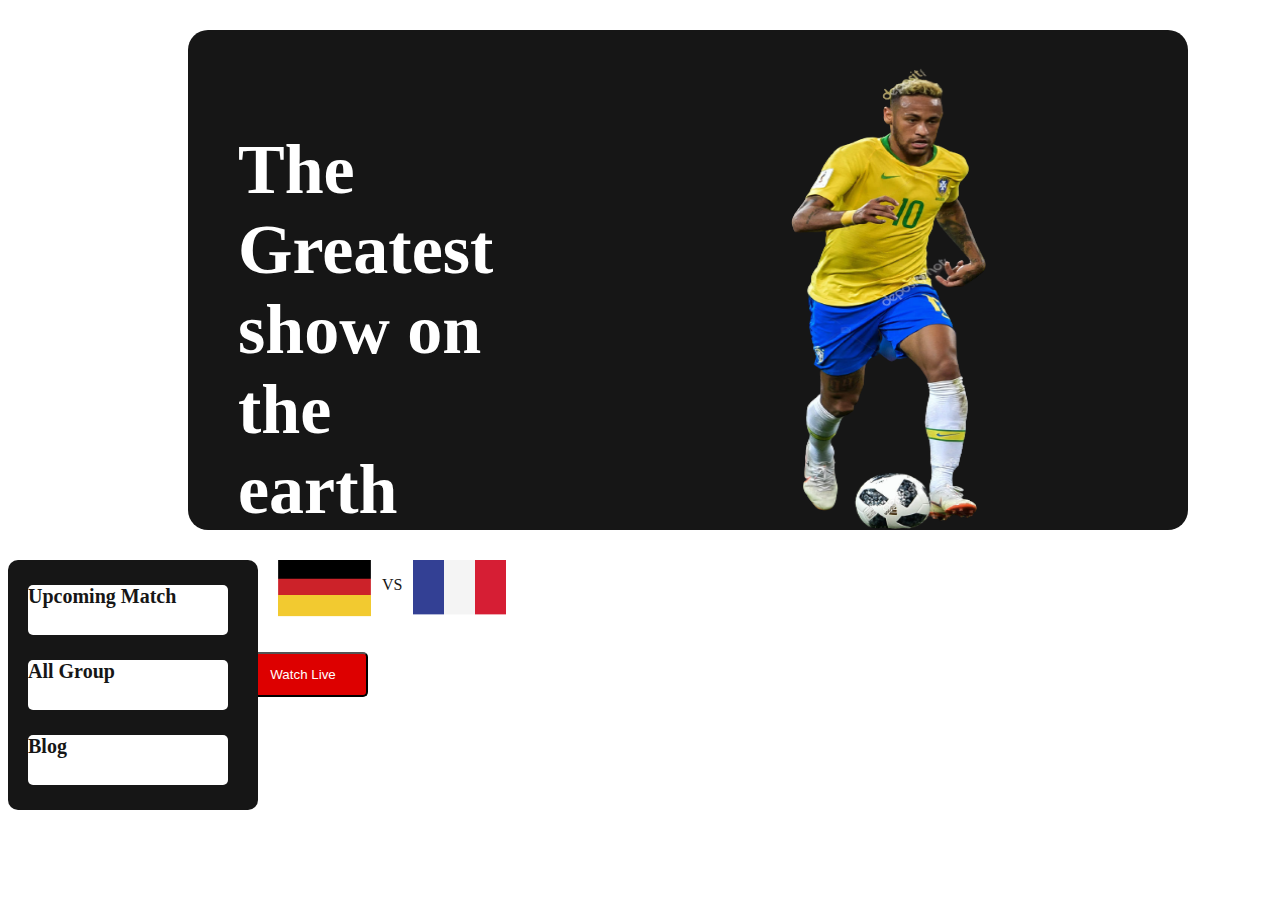
==== upcoming-match.html @ 5ffdc857 "second" ====
<!DOCTYPE html>
<html lang="en">
<head>
    <meta charset="UTF-8">
    <meta http-equiv="X-UA-Compatible" content="IE=edge">
    <meta name="viewport" content="width=device-width, initial-scale=1.0">
    <title>Document</title>
    <link rel="stylesheet" href="style.css">
</head>
<body>
    <header>
        <div class="play">
            <div class="player">
                <h1>The Greatest</h1>
                <h1> show on the</h1>
                <h1> earth</h1>
                <p>Contrary to popular belief, Lorem Ipsum is not simply 
                    random text. It has roots in a piece of classical Latin literature from 45 BC, making it over 2000 years old.</p>
                    <button>Watch Live <i class="fa-solid fa-angle-right"></i></button>
            </div>
            <div class="player-image">
                <img src="images/neymar.png" alt="">
            </div>
       
     </header>

     <main>
        <div class="menu-bar">
            <div class="menu">
                <a href="">Upcoming Match</a>
            </div>
            <div class="menu">
                <a href="" id="group">All Group</a>
            </div>
            <div class="menu">
                <a href="">Blog</a>
            </div>
        </div>


        <section>
            <div class="match-shedule">
                <div>
                    <img src="images/germany Flag.png" alt="">
                </div>
                <div>
                    <p>VS</p>
                </div>
                <div>
                    <img src="images/Flag.png" alt="">
                </div>
            </div>
        </section>
       <br>
          <div class="new"></div>
          <p>addwdxwd</p>
     </main>
</body>
</html>
---- style.css ----
body{
    /* font-family: 'Poppins', sans-serif; */
    color: #FFFFFF;
}
.player{
    color: #FFFFFF;
    width: 50%;
    height: 400px;
    margin-top:100px;
    margin-left: 50px;
    
}
.play{
    display: grid;
    grid-template-columns: repeat(2,1fr);
    justify-content: center;
    background: #161616;
    width: 1000px;
    height: 500px;
    border-radius: 20px;
    margin: 30px 180px;
    }
.player h1{
font-size: 70px;
margin: 0;
}
.player button{
    width: 130px;
    height: 45px;
    background-color: #DD0000;
    border-radius: 5px;
    color: #fff;
    transition: background-color 2s ease-in-out;
}
.player button:hover{
    background-color: coral;
}

.player-image{
    width: 50%;
}
.player-image img{
        width: 400px;
        margin-top: 30px;
        height: 520px;
    } 

/* second part-----
------- */






.menu-bar{
    background-color: #161616;
    width: 250px;
height: 250px;
display: flex;
flex-direction: column;

border-radius: 10px;
}

.menu{
    height: 50px;
    width: 200px;
    background-color: #FFFFFF;
    border-radius: 5px;
    margin-top: 25px;
    margin-left: 20px;
   }
   .menu-1{
    height: 50px;
    width: 200px;
    background-color: #DD0000;
    border-radius: 5px;
    margin-top: 25px;
    margin-left: 20px;
   }
.menu a{
    text-decoration: none;
    color: #161616;
    font-weight: 700;
    font-size: 20px;
}
.menu-1 a{
    text-decoration: none;
    color: #161616;
    font-weight: 700;
    font-size: 20px;
}
#group{
    padding-top: 10%;
}


/* Transfer
-------------------- */
.transfer{
    width: 312px;
    height: 320px;

    border: 1px solid #E8E8E8;
    border-radius: 10px;
    margin-left: 10px;
}
.transfers{
    color: #161616;
    font-weight: 600;
    font-size: 18px;
    padding-left: 15px;
}
.icon{
    color: #161616;
}

.button{
    background-color: #FFFFFF;
    width: 100px;
height: 30px;
font-weight: 500;
font-size: 16px;
border-radius: 5px;
margin-left: 15px;
}
.fa-clock, .fa-message{
    padding-left: 25px;
}
.icon{
    display: flex;
}

.article{
    display: grid;
    grid-template-columns: repeat(3,1fr);
    row-gap: 20px;
}
main{
    display: flex;
    /* width: 1000px; */
    /* margin-left: 20px; */
}


footer {

    background: #161616;
    margin-top: 100px;
    width: 100%;
    height: 400px;
}
#footer-line1 {
    width: 95px;
height: 60px;
font-weight: 600;
font-size: 40px;
color: #FFFFFF;
/* margin-left: 45%; */
/* margin-top: 20%; */
padding-top: 130px;
padding-left: 600px;

}
hr {
    margin-top: 40px;
    width: 1100px;
    border: 1px solid rgba(255, 255, 255, 0.1);

}
.info-design{
    text-decoration: none;
    color: #B9B9B9;
    font-weight: 500;
font-size: 16px;
}
.information{
    margin-top: 50px;
    display: flex;
    justify-content: space-evenly;
    margin-left: 13%;
    margin-right: 13%;
}




/* Upcoming-match-webpage */
.match-shedule{
    display: flex;
    margin-left: 20px;
}
.match-shedule p{
    color: #161616;
    margin-right: 10px;
    margin-left: 10px;
}
 .new p{
    color: #161616;

}


/* -------
------------------- */
@media screen and (min-width="768px") and (max-width="991px") {
    .article{
        grid-template-columns: repeat(2,1fr);
    }
    
}
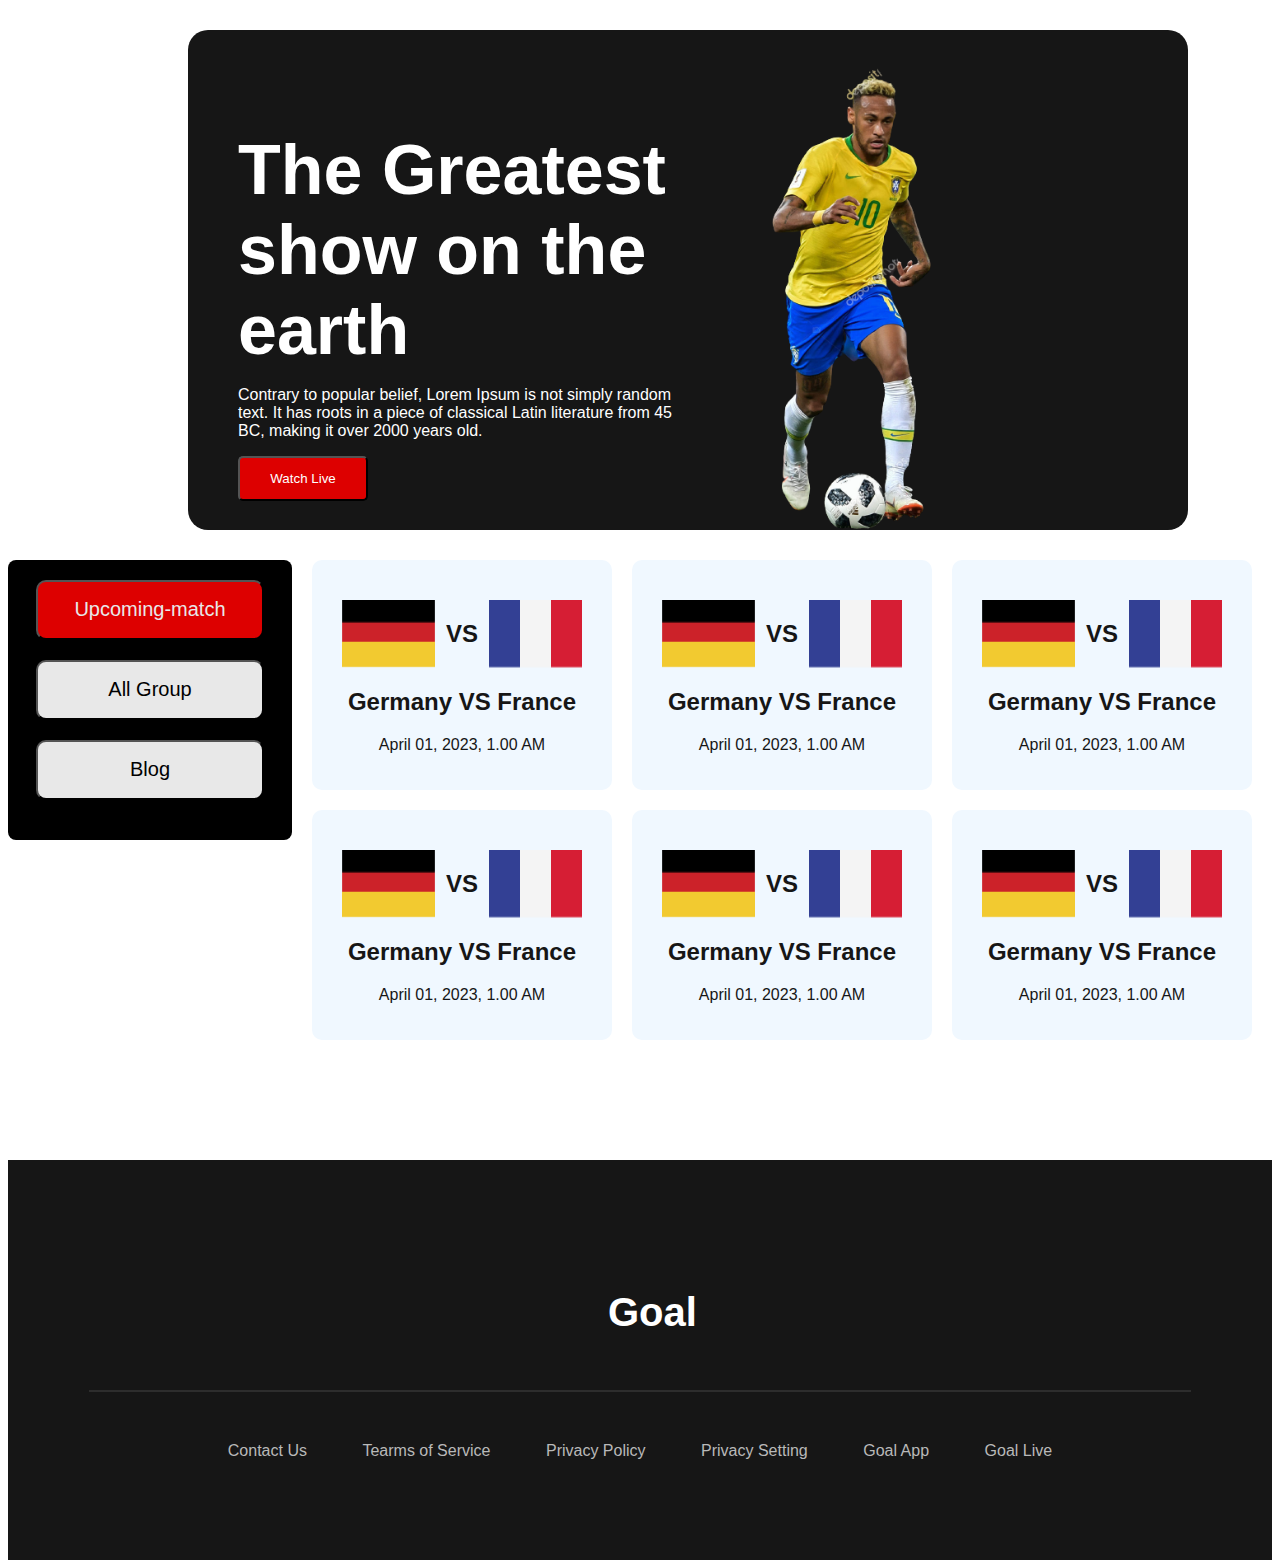
==== commit 611eeccf: "final-push" ====
--- a/upcoming-match.html
+++ b/upcoming-match.html
@@ -25,35 +25,119 @@
      </header>
 
      <main>
-        <div class="menu-bar">
-            <div class="menu">
-                <a href="">Upcoming Match</a>
+        
+        <section>
+            <div class="menu-bar">
+                <button id="upcoming-match">Upcoming-match</button>
+                <button>All Group</button>
+                <button class="blog"><a href="index.html">Blog</a></button>
             </div>
-            <div class="menu">
-                <a href="" id="group">All Group</a>
+        </section>
+
+    <section>
+        <div class="matches">
+            <div class="match-shedule">
+                <div class="flags">
+                    <img src="images/germany Flag.png" alt="">
+                    <h2>VS</h2>
+                    <img src="images/Flag.png" alt="">
+                </div>
+                <div class="match-details">
+                    <h2>Germany VS France</h2>
+                    <p>April 01, 2023, 1.00 AM</p>
+                </div>
             </div>
-            <div class="menu">
-                <a href="">Blog</a>
+        
+            <div class="match-shedule">
+                <div class="flags">
+                    <img src="images/germany Flag.png" alt="">
+                    <h2>VS</h2>
+                    <img src="images/Flag.png" alt="">
+                </div>
+                <div class="match-details">
+                    <h2>Germany VS France</h2>
+                    <p>April 01, 2023, 1.00 AM</p>
+                </div>
+            </div>
+        
+            <div class="match-shedule">
+                <div class="flags">
+                    <img src="images/germany Flag.png" alt="">
+                    <h2>VS</h2>
+                    <img src="images/Flag.png" alt="">
+                </div>
+                <div class="match-details">
+                    <h2>Germany VS France</h2>
+                    <p>April 01, 2023, 1.00 AM</p>
+                </div>
+            </div>
+        
+            <div class="match-shedule">
+                <div class="flags">
+                    <img src="images/germany Flag.png" alt="">
+                    <h2>VS</h2>
+                    <img src="images/Flag.png" alt="">
+                </div>
+                <div class="match-details">
+                    <h2>Germany VS France</h2>
+                    <p>April 01, 2023, 1.00 AM</p>
+                </div>
+            </div>
+        
+            <div class="match-shedule">
+                <div class="flags">
+                    <img src="images/germany Flag.png" alt="">
+                    <h2>VS</h2>
+                    <img src="images/Flag.png" alt="">
+                </div>
+                <div class="match-details">
+                    <h2>Germany VS France</h2>
+                    <p>April 01, 2023, 1.00 AM</p>
+                </div>
+            </div>
+        
+            <div class="match-shedule">
+                <div class="flags">
+                    <img src="images/germany Flag.png" alt="">
+                    <h2>VS</h2>
+                    <img src="images/Flag.png" alt="">
+                </div>
+                <div class="match-details">
+                    <h2>Germany VS France</h2>
+                    <p>April 01, 2023, 1.00 AM</p>
+                </div>
             </div>
         </div>
+    </section>
+    </main>
+        <footer>
+            <div id="footer-line1">
+             Goal
+            </div>
+            <hr>
+            <div class="information">
+             <div>
+                 <a href="" class="info-design">Contact Us</a>
+             </div>
+             <div>
+                 <a href="" class="info-design">Tearms of Service</a>
+             </div>
+             <div>
+                 <a href="" class="info-design">Privacy Policy</a>
+             </div>
+             <div>
+                 <a href="" class="info-design">Privacy Setting</a>
+             </div>
+             <div>
+                 <a href="" class="info-design">Goal App</a>
+             </div>
+             <div>
+                 <a href="" class="info-design">Goal Live</a>
+             </div>
+            </div>
+         </footer>
 
+   
+</body>
 
-        <section>
-            <div class="match-shedule">
-                <div>
-                    <img src="images/germany Flag.png" alt="">
-                </div>
-                <div>
-                    <p>VS</p>
-                </div>
-                <div>
-                    <img src="images/Flag.png" alt="">
-                </div>
-            </div>
-        </section>
-       <br>
-          <div class="new"></div>
-          <p>addwdxwd</p>
-     </main>
-</body>
 </html>--- a/style.css
+++ b/style.css
@@ -1,13 +1,13 @@
 body{
-    /* font-family: 'Poppins', sans-serif; */
+    font-family: 'Poppins', sans-serif;
     color: #FFFFFF;
 }
 .player{
     color: #FFFFFF;
-    width: 50%;
     height: 400px;
     margin-top:100px;
     margin-left: 50px;
+    position: sticky;
     
 }
 .play{
@@ -37,62 +37,50 @@
 }
 
 .player-image{
-    width: 50%;
+    width: 100%;
 }
 .player-image img{
-        width: 400px;
         margin-top: 30px;
         height: 520px;
     } 
 
-/* second part-----
+/* Menu-bar-----
 ------- */
 
 
-
-
-
-
-.menu-bar{
-    background-color: #161616;
-    width: 250px;
-height: 250px;
-display: flex;
-flex-direction: column;
-
-border-radius: 10px;
-}
-
-.menu{
-    height: 50px;
-    width: 200px;
-    background-color: #FFFFFF;
-    border-radius: 5px;
-    margin-top: 25px;
-    margin-left: 20px;
-   }
-   .menu-1{
-    height: 50px;
-    width: 200px;
-    background-color: #DD0000;
-    border-radius: 5px;
-    margin-top: 25px;
-    margin-left: 20px;
-   }
-.menu a{
+.menu-bar {
+    background-color: black;
+    height: 280px;
+    border-radius: 8px;
+}
+
+.menu-bar button {
+    width: 80%;
+    height: 60px;
+    margin-top: 7%;
+    margin-left: 10%;
+    background-color: #E8E8E8;
+    border-radius: 10px;
+    font-size: 20px;
+
+}
+
+.upcoming-match a {
     text-decoration: none;
-    color: #161616;
-    font-weight: 700;
-    font-size: 20px;
-}
-.menu-1 a{
+    color: black;
+}
+
+#blog {
+    background-color:#DD0000;
+    color: #E8E8E8;
+}
+.blog a {
     text-decoration: none;
-    color: #161616;
-    font-weight: 700;
-    font-size: 20px;
-}
-#group{
-    padding-top: 10%;
+    color: black;
+}
+#upcoming-match {
+    background-color:#DD0000;
+    color: #E8E8E8;
 }
 
 
@@ -139,8 +127,6 @@
 }
 main{
     display: flex;
-    /* width: 1000px; */
-    /* margin-left: 20px; */
 }
 
 
@@ -157,8 +143,6 @@
 font-weight: 600;
 font-size: 40px;
 color: #FFFFFF;
-/* margin-left: 45%; */
-/* margin-top: 20%; */
 padding-top: 130px;
 padding-left: 600px;
 
@@ -183,30 +167,39 @@
     margin-right: 13%;
 }
 
-
-
-
-/* Upcoming-match-webpage */
 .match-shedule{
-    display: flex;
+    width: 300px;
+    height: 230px;
+    background-color: rgb(240, 248, 255);
+    border-radius: 10px;
+    margin-right: 20px;
+    margin-bottom: 20px;
+    
+
+}
+
+
+
+.flags{
+    display: flex;
+    justify-content: center;
+    padding-top: 40px;
+}
+.flags h2{
+    color: #161616;
+   margin-left: 10px;
+   margin-right: 10px;
+}
+.match-details{
+    color: #161616;
+    text-align: center;
+}
+.matches{
+    display: grid;
+    grid-template-columns: repeat(3,1fr);
     margin-left: 20px;
-}
-.match-shedule p{
-    color: #161616;
-    margin-right: 10px;
-    margin-left: 10px;
-}
- .new p{
-    color: #161616;
-
-}
-
+    
+}
 
 /* -------
 ------------------- */
-@media screen and (min-width="768px") and (max-width="991px") {
-    .article{
-        grid-template-columns: repeat(2,1fr);
-    }
-    
-}